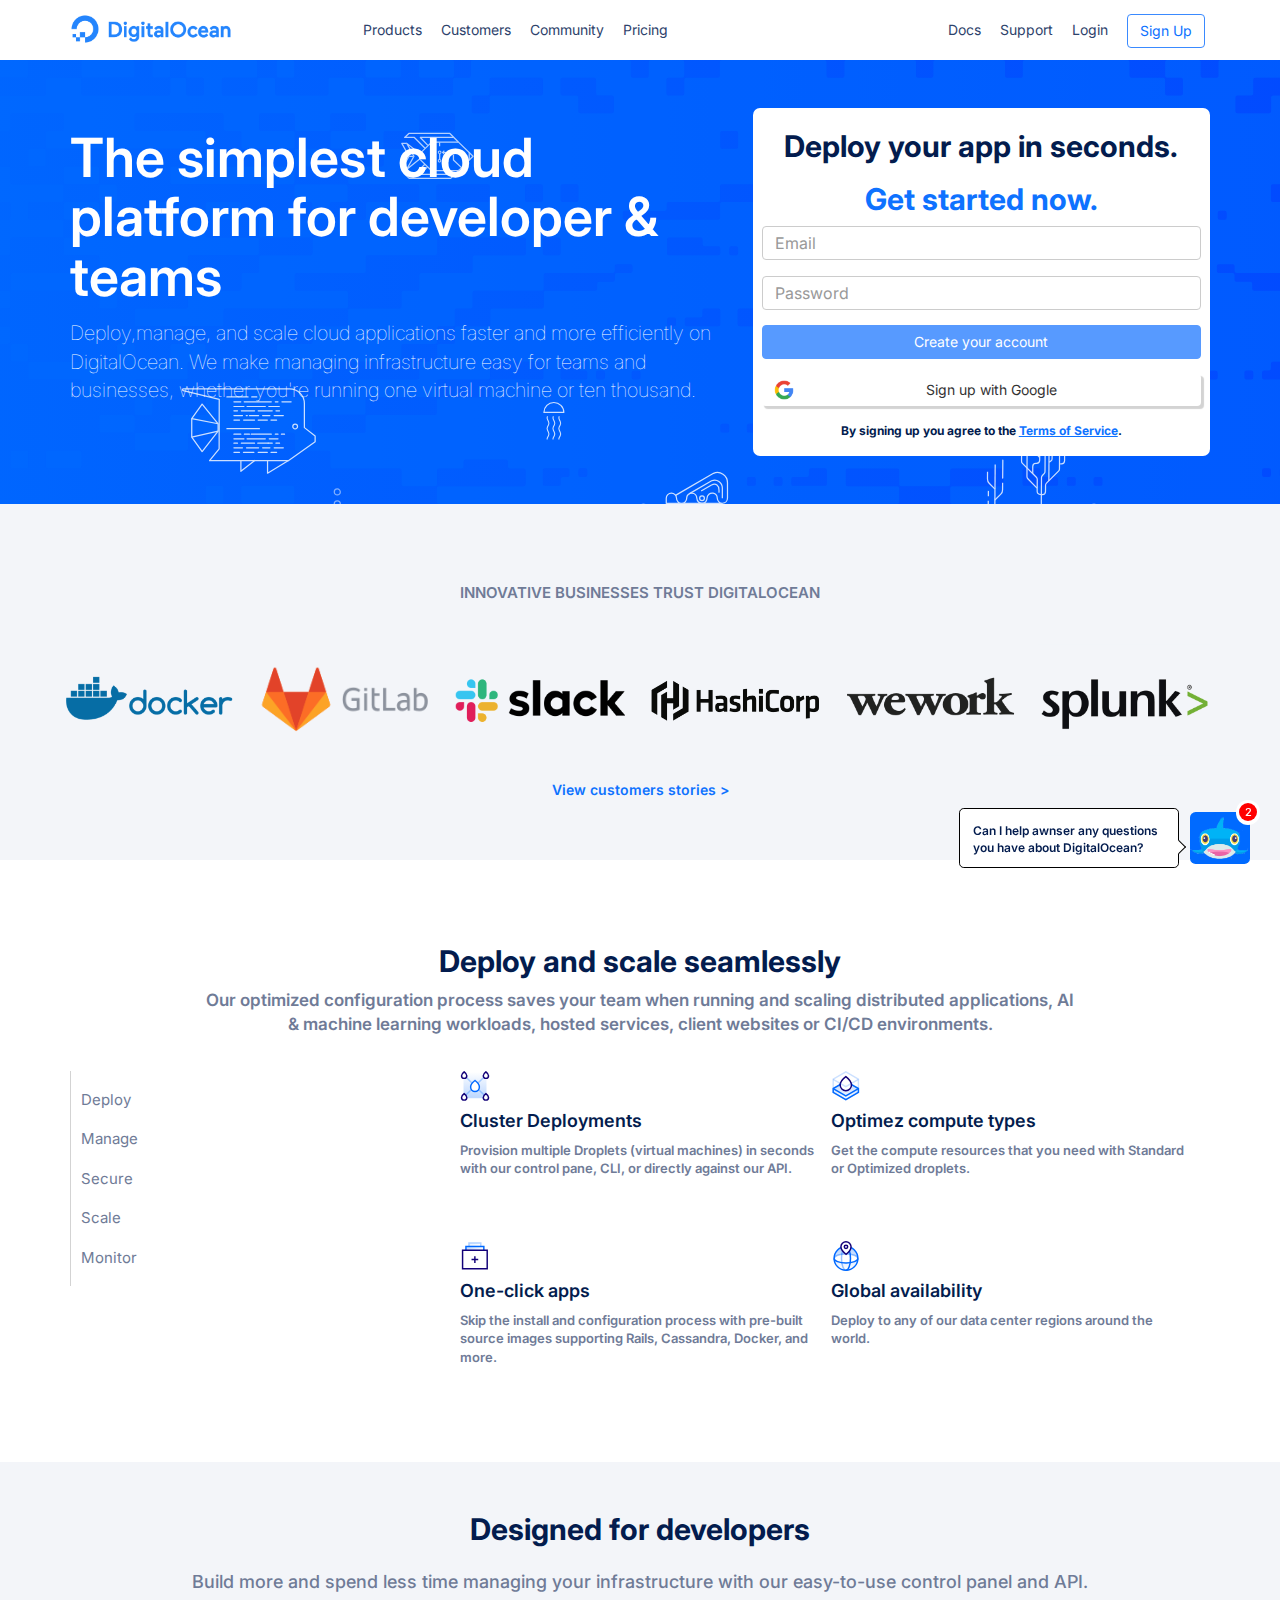
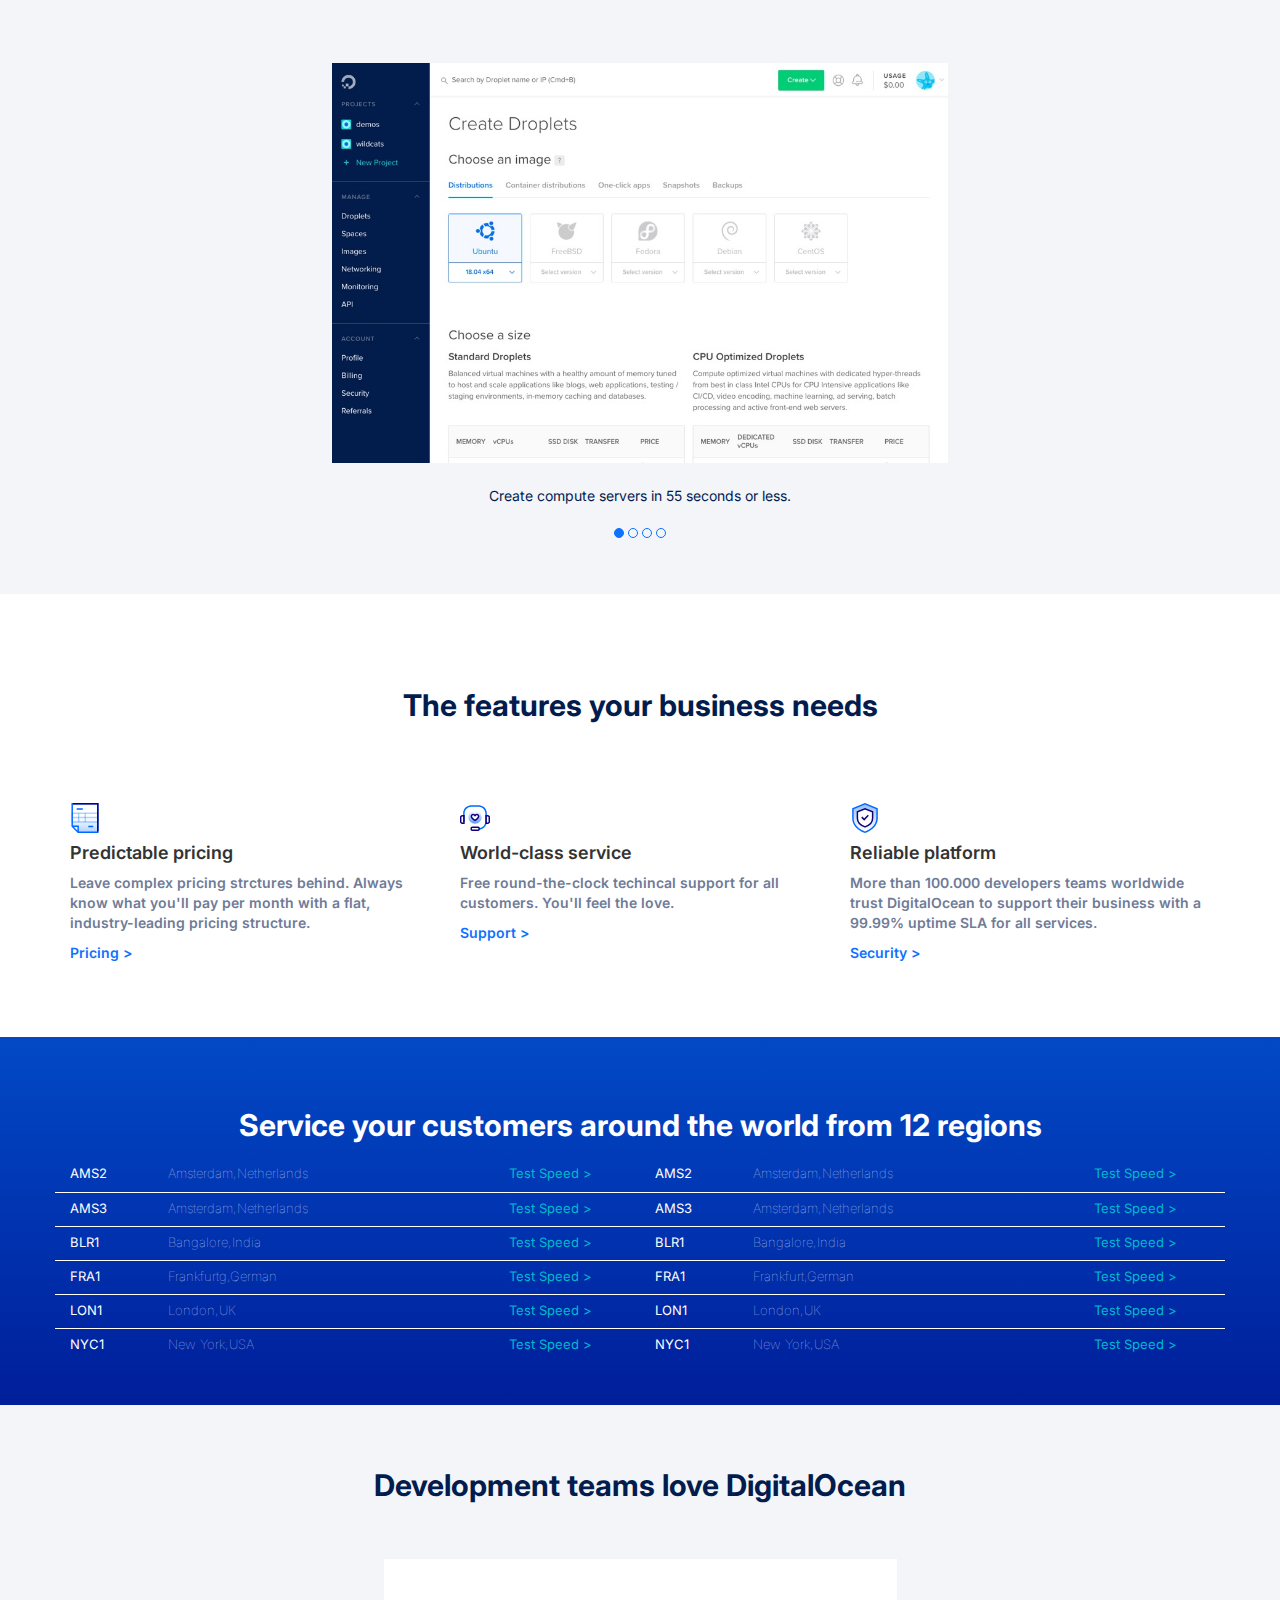
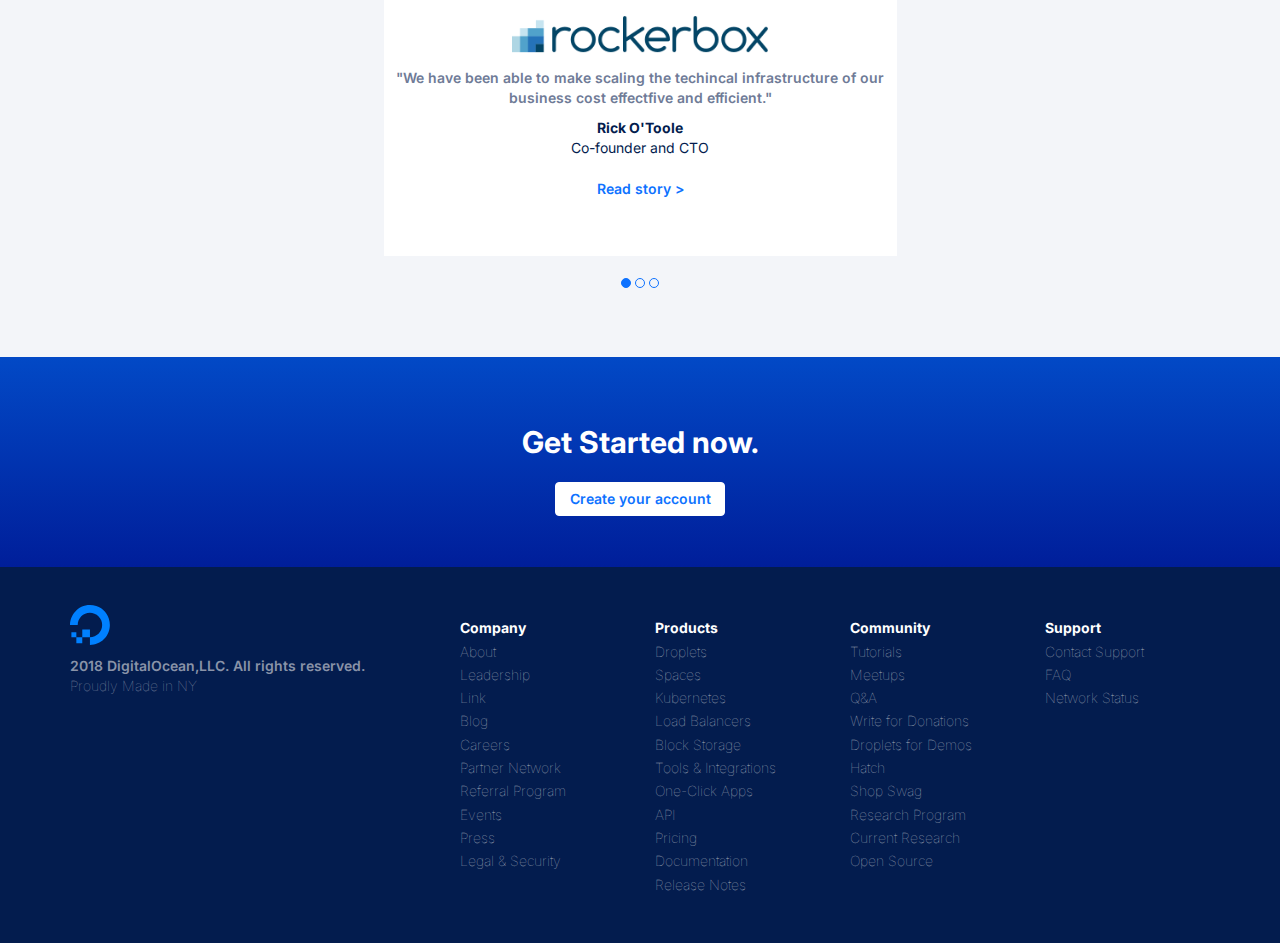
==== Bonus - Animazioni/index.html @ 8641972a "Bonus Animazione" ====
<!DOCTYPE html>
<html lang="en" dir="ltr">
  <head>
    <meta charset="utf-8">
    <meta name="viewport" content="width=device-width, initial-scale=1.0">
    <link rel="stylesheet" href="https://maxcdn.bootstrapcdn.com/bootstrap/3.3.7/css/bootstrap.min.css" integrity="sha384-BVYiiSIFeK1dGmJRAkycuHAHRg32OmUcww7on3RYdg4Va+PmSTsz/K68vbdEjh4u" crossorigin="anonymous">
    <link rel="stylesheet" href="https://cdnjs.cloudflare.com/ajax/libs/font-awesome/5.15.2/css/all.min.css" integrity="sha512-HK5fgLBL+xu6dm/Ii3z4xhlSUyZgTT9tuc/hSrtw6uzJOvgRr2a9jyxxT1ely+B+xFAmJKVSTbpM/CuL7qxO8w==" crossorigin="anonymous" />
    <link rel="preconnect" href="https://fonts.gstatic.com">
    <link href="https://fonts.googleapis.com/css2?family=Inter:wght@300;500;600;700&display=swap" rel="stylesheet">
    <link rel="stylesheet" href="css/style.css">
    <title>Digital Ocean</title>
  </head>
  <body>

    <!-- HEADER -->
    <header>
      <!-- Fixed Nav -->
      <nav class="navbar navbar-default navbar-fixed-top ms_navbar">
        <div class="container ms_container">
          <div class="row">
            <div class="col-md-3 col-sm-6 col-xs-6 ms_col">
              <a href="#">
                <img alt="DigitalOcean Logo" src="img/logo.png">
              </a>
            </div>
            <div class="col-md-5 hidden-sm hidden-xs ms_col">
              <ul class="list-unstyled list-inline ms_list">
                <li><a href="#">Products <i class="fas fa-chevron-down"></i></a></li>
                <li><a href="#">Customers</a></li>
                <li><a href="#">Community <i class="fas fa-chevron-down"></i></a></li>
                <li><a href="#">Pricing</a></li>
              </ul>
            </div>
            <div class="col-md-4 col-sm-6 col-xs-6 hidden-sm hidden-xs ms_col">
              <ul class="list-unstyled list-inline ms_list text-right">
                <li><a href="#">Docs</a></li>
                <li><a href="#">Support <i class="fas fa-chevron-down"></i></a></li>
                <li><a href="#">Login</a></li>
                <li><button class="btn btn-md ms_button ms_light_blue"type="button" name="button">Sign Up</button></li>
              </ul>
            </div>
            <div class="col-sm-6 col-xs-6 visible-sm visible-xs text-right ms_col">
              <i class="fas fa-bars hamburger ms_light_blue"></i>
            </div>
          </div>
        </div>
      </nav>

      <!-- Jumbotron -->
      <div class="jumbotron ms_jumbotron">
        <div class="ms_container container">
          <div class="row">
            <div class="ms_col col-md-7 col-sm-7 col-xs-12">
              <h1 class="ms_bulk">The simplest cloud platform for developer & teams</h1>
              <p class="small">Deploy,manage, and scale cloud applications faster and more efficiently on DigitalOcean. We make managing infrastructure easy for teams and businesses, whether you're running one virtual machine or ten thousand.</p>
            </div>
            <div class="ms_col col-md-5 col-sm-5 col-xs-12">
              <div class="ms_signin">
                <h2 class="text-center ms_bulker ms_dark_blue">Deploy your app in seconds.</h2>
                <h2 class="text-center ms_bulker"><a class="ms_light_blue" href="#">Get started now.</a></h2>
                <form>
                  <input type="email" class="form-control" id="exampleInputEmail1" placeholder="Email">
                  <input type="password" class="form-control" id="exampleInputPassword1" placeholder="Password">
                  <button type="button" class="btn btn-primary btn-md btn-block">Create your account</button>
                  <button type="button" class="btn btn-default btn-md btn-block ms_google"><img class="pull-left" src="img/google-icon.png" alt="Google Icon"> Sign up with Google</button>
                  <p class="ms_dark_blue text-center">By signing up you agree to the <a class="ms_light_blue" href="#">Terms of Service</a>.</p>
                </form>
              </div>
            </div>
          </div>
        </div>
      </div>

      <!-- Partners -->
      <section id="partners">
        <div class="ms_container container ms_partners">
          <div class="row ms_row">
            <div class="ms_col col-md-12 col-sm-12 col-xs-12">
                <h4 class="text-center ms_bulk ms_light_grey">INNOVATIVE BUSINESSES TRUST DIGITALOCEAN</h4>
            </div>
            <div class="col-xs-12 col-sm-4 col-md-4 ms_col">
              <img src="img/docker.svg" alt="Docker">
              <img src="img/gitlab.svg" alt="GitLab">
            </div>
            <div class="col-xs-12 col-sm-4 col-md-4 ms_col">
              <img src="img/slack.svg" alt="Slack">
              <img src="img/hashicorp.svg" alt="HashiCorp">
            </div>
            <div class="col-xs-12 col-sm-4 col-md-4 ms_col">
              <img src="img/wework.svg" alt="weowrk">
              <img src="img/splunk.svg" alt="splunk">
            </div>
            <div class="col-md-12 col-sm-12 col-xs-12 text-center">
              <h5><a class="ms_bulk ms_light_blue" href="#">View customers stories ></a></h5>
            </div>
          </div>
        </div>
      </section>
    </header>


    <!--MAIN  -->
    <main>
      <!-- 1St Section -->
      <section id="ms_first-section">
        <div class="ms_container container">
          <div class="row ms_row">
            <div class="ms_col col-md-12 col-sm-12 col-xs-12 ms_col">
              <div class="section-head_text">
                <h2 class="text-center ms_bulker ms_dark_blue">Deploy and scale seamlessly</h2>
                <p class="text-center ms_bulk ms_light_grey">Our optimized configuration process saves your team when running and scaling distributed applications, AI<br> & machine learning workloads, hosted services, client websites or CI/CD environments.</p>
              </div>
            </div>
          </div>
          <div class="row ms_row ms_section-body">
            <div class="ms_col col-md-4 col-sm-4 col-xs-12 ms_col">
              <ul class="list-unstyled">
                <li><a href="#">Deploy</a></li>
                <li><a href="#">Manage</a></li>
                <li><a href="#">Secure</a></li>
                <li><a href="#">Scale</a></li>
                <li><a href="#">Monitor</a></li>
              </ul>
            </div>
            <div class="col-md-8 col-sm-8 col-xs-12">
              <div class="ms_col-wrap pull-left">
                <img src="img/cluster-deploy.svg" alt="Cluster-Deploy">
                <h4 class="ms_dark_blue ms_bulk">Cluster Deployments</h4>
                <p class="ms_light_grey ms_bulk">Provision multiple Droplets (virtual machines) in seconds with our control pane, CLI, or directly against our API.</p>
              </div>
              <div class="ms_col-wrap pull-left">
                <img src="img/optimized-compute.svg" alt="optimized Compute">
                <h4 class="ms_dark_blue ms_bulk">Optimez compute types</h4>
                <p class="ms_light_grey ms_bulk">Get the compute resources that you need with Standard or Optimized droplets. </p>
              </div>
              <div class="ms_col-wrap pull-left">
                <img src="img/one-click.svg" alt="One Click">
                <h4 class="ms_dark_blue ms_bulk">One-click apps</h4>
                <p class="ms_light_grey ms_bulk">Skip the install and configuration process with pre-built source images supporting Rails, Cassandra, Docker, and more.</p>
              </div>
              <div class="ms_col-wrap pull-left">
                <img src="img/global.svg" alt="Global Availability">
                <h4 class="ms_dark_blue ms_bulk">Global availability</h4>
                <p class="ms_light_grey ms_bulk">Deploy to any of our data center regions around the world.</p>
              </div>
            </div>
        </div>
      </section>

      <!-- 2Nd Section -->
      <section id="ms_second-section">
          <div class="ms_container container">
            <div class="row">
              <div class="ms_col col-md-12 col-sm-12 col-xs-12 ms_section-head">
                <h2 class="text-center ms_dark_blue ms_bulker">Designed for developers</h2>
                <p class="text-center ms_light_grey ms_light_bulk">Build more and spend less time managing your infrastructure with our easy-to-use control panel and API.</p>
              </div>
              <div class="ms_col col-md-12 col-sm-12 col-xs-12 text-center ms_section-body">
                <div class="ms_img_container">
                  <i class="fas fa-chevron-left hidden-xs"></i>
                  <img src="img/screenshot-createdroplet.jpg" alt="Droplets">
                  <i class="fas fa-chevron-right ms_dark_blue hidden-xs"></i>
                </div>
                <span class="ms_dark_blue">Create compute servers in 55 seconds or less.</span>
                <div class="circles ms_light_blue">
                  <span id="filled"></span>
                  <span></span>
                  <span></span>
                  <span></span>
                </div>
              </div>
            </div>
          </div>
      </section>

      <!-- 3Rd Section -->
      <section id="ms_third-section">
        <div class="ms_container container">
          <div class="row">
            <div class="ms_col col-md-12 col-xs-12 text-center">
              <h2 class="ms_dark_blue ms_bulker">The features your business needs</h2>
            </div>
            <div class="ms_col col-md-4 col-sm-4 col-xs-12 ms_col">
              <img src="img/pred-pricing.svg" alt="Predictable Pricing">
              <h4 class="ms_dark blue ms_bulk">Predictable pricing</h4>
              <p class="ms_light_grey ms_bulk">Leave complex pricing strctures behind. Always know what you'll pay per month with a flat, industry-leading pricing structure. </p>
              <a class="ms_light_blue ms_bulk" href="#">Pricing ></a>
            </div>
            <div class="ms_col col-md-4 col-sm-4 col-xs-12 ms_col">
              <img src="img/world-class.svg" alt="World-class Service">
              <h4 class="ms_dark blue ms_bulk">World-class service</h4>
              <p class="ms_light_grey ms_bulk">Free round-the-clock techincal support for all customers. You'll feel the love.</p>
              <a class="ms_light_blue ms_bulk" href="#">Support ></a>
            </div>
            <div class="ms_col col-md-4 col-sm-4 col-xs-12 ms_col">
              <img src="img/reliable-platform.svg" alt="Reliable Platform">
              <h4 class="ms_dark blue ms_bulk">Reliable platform</h4>
              <p class="ms_light_grey ms_bulk">More than 100.000 developers teams worldwide trust DigitalOcean to support their business with a 99.99% uptime SLA for all services. </p>
              <a class="ms_light_blue ms_bulk" href="#">Security ></a>
            </div>
          </div>
        </div>
      </section>

      <!-- 4Th Section -->
      <section id="ms_fourth_section">
        <div class="ms_container container">
          <div class="row">
            <div class="col-md-12 col-sm-12 col-xs-12 text-center">
              <h2 class="ms_bulker">Service your customers around the world from 12 regions</h2>
            </div>

            <!-- 1St block -->
            <div class="col-md-6 col-sm-12 col-xs-12 ms_block">
              <!-- 1St Row -->
              <div class="row">
                <div class="col-md-2 col-sm-2 col-xs-2 ms_col">
                  <span>AMS2</span>
                </div>
                <div class="col-md-7 col-sm-7 col-xs-6 ms_col">
                  <span class="ms_lighter">Amsterdam,Netherlands</span>
                </div>
                <div class="col-md-3 col-sm-3 col-xs-4 ms_col">
                  <a href="#">Test Speed ></a>
                </div>
              </div>
              <!-- 2Nd Row -->
              <div class="row">
                <div class="col-md-2 col-sm-2 col-xs-2 ms_col">
                  <span>AMS3</span>
                </div>
                <div class="col-md-7 col-sm-7 col-xs-6 ms_col">
                  <span class="ms_lighter">Amsterdam,Netherlands</span>
                </div>
                <div class="col-md-3 col-sm-3 col-xs-4 ms_col">
                  <a href="#">Test Speed ></a>
                </div>
              </div>
              <!-- 3Rd Row -->
              <div class="row">
                <div class="col-md-2 col-sm-2 col-xs-2 ms_col">
                  <span>BLR1</span>
                </div>
                <div class="col-md-7 col-sm-7 col-xs-6 ms_col">
                  <span class="ms_lighter">Bangalore,India</span>
                </div>
                <div class="col-md-3 col-sm-3 col-xs-4 ms_col">
                  <a href="#">Test Speed ></a>
                </div>
              </div>
              <!-- 4th Row -->
              <div class="row">
                <div class="col-md-2 col-sm-2 col-xs-2 ms_col">
                  <span>FRA1</span>
                </div>
                <div class="col-md-7 col-sm-7 col-xs-6 ms_col">
                  <span class="ms_lighter">Frankfurtg,German</span>
                </div>
                <div class="col-md-3 col-sm-3 col-xs-4 ms_col">
                  <a href="#">Test Speed ></a>
                </div>
              </div>
              <!-- 5Th Row -->
              <div class="row">
                <div class="col-md-2 col-sm-2 col-xs-2 ms_col">
                  <span>LON1</span>
                </div>
                <div class="col-md-7 col-sm-7 col-xs-6 ms_col">
                  <span class="ms_lighter">London,UK</span>
                </div>
                <div class="col-md-3 col-sm-3 col-xs-4 ms_col">
                  <a href="#">Test Speed ></a>
                </div>
              </div>
              <!-- 6Th Row -->
              <div class="row">
                <div class="col-md-2 col-sm-2 col-xs-2">
                  <span>NYC1</span>
                </div>
                <div class="col-md-7 col-sm-7 col-xs-6">
                  <span class="ms_lighter">New York,USA</span>
                </div>
                <div class="col-md-3 col-sm-3 col-xs-4">
                  <a href="#">Test Speed ></a>
                </div>
              </div>
            </div>

            <!-- 2Nd Block -->
            <div class="col-md-6 col-sm-12 col-xs-12 ms_block">
              <!-- 1St Row -->
              <div class="row">
                <div class="col-md-2 col-sm-2 col-xs-2 ms_col">
                  <span>AMS2</span>
                </div>
                <div class="col-md-7 col-sm-7 col-xs-6 ms_col">
                  <span class="ms_lighter">Amsterdam,Netherlands</span>
                </div>
                <div class="col-md-3 col-sm-3 col-xs-4 ms_col">
                  <a href="#">Test Speed ></a>
                </div>
              </div>
              <!-- 2Nd Row -->
              <div class="row">
                <div class="col-md-2 col-sm-2 col-xs-2 ms_col">
                  <span>AMS3</span>
                </div>
                <div class="col-md-7 col-sm-7 col-xs-6 ms_col">
                  <span class="ms_lighter">Amsterdam,Netherlands</span>
                </div>
                <div class="col-md-3 col-sm-3 col-xs-4 ms_col">
                  <a href="#">Test Speed ></a>
                </div>
              </div>
              <!-- 3Rd Row -->
              <div class="row">
                <div class="col-md-2 col-sm-2 col-xs-2 ms_col">
                  <span>BLR1</span>
                </div>
                <div class="col-md-7 col-sm-7 col-xs-6 ms_col">
                  <span class="ms_lighter">Bangalore,India</span>
                </div>
                <div class="col-md-3 col-sm-3 col-xs-4 ms_col">
                  <a href="#">Test Speed ></a>
                </div>
              </div>
              <!-- 4Th Row -->
              <div class="row">
                <div class="col-md-2 col-sm-2 col-xs-2 ms_col">
                  <span>FRA1</span>
                </div>
                <div class="col-md-7 col-sm-7 col-xs-6 ms_col">
                  <span class="ms_lighter">Frankfurt,German</span>
                </div>
                <div class="col-md-3 col-sm-3 col-xs-4 ms_col">
                  <a href="#">Test Speed ></a>
                </div>
              </div>
              <!-- 5Th Row -->
              <div class="row">
                <div class="col-md-2 col-sm-2 col-xs-2 ms_col">
                  <span>LON1</span>
                </div>
                <div class="col-md-7 col-sm-7 col-xs-6 ms_col">
                  <span class="ms_lighter">London,UK</span>
                </div>
                <div class="col-md-3 col-sm-3 col-xs-4 ms_col">
                  <a href="#">Test Speed ></a>
                </div>
              </div>
              <!-- 6Th Row -->
              <div class="row">
                <div class="col-md-2 col-sm-2 col-xs-2">
                  <span>NYC1</span>
                </div>
                <div class="col-md-7 col-sm-7 col-xs-6">
                  <span class="ms_lighter">New York,USA</span>
                </div>
                <div class="col-md-3 col-sm-3 col-xs-4">
                  <a href="#">Test Speed ></a>
                </div>
              </div>
            </div>
          </div>
        </div>
      </section>

      <!-- 5Th Section -->
      <section id="ms_fifth_section">
        <div class="ms_container container">
          <div class="row">
            <div class="ms_col col-md-12 col-sm-12 col-xs-12 ms_section-head">
              <h2 class="text-center ms_dark_blue ms_bulker">Development teams love DigitalOcean</h2>
            </div>
            <div class="ms_col col-md-12 col-sm-12 col-xs-12 text-center ms_section-body">
              <div class="whole-container">
                <i class="fas fa-chevron-left hidden-xs"></i>
                <div class="ms_img_container">
                  <img src="img/rockerbox.png" alt="Rockerbox">
                  <div class="ms_description">
                    <p class="ms_bulk ms_light_grey">"We have been able to make scaling the techincal infrastructure of our business cost effectfive and efficient."</p>
                    <span class="ms_bulker ms_dark_blue">Rick O'Toole<span><br>
                    <span class="ms_dark_blue ms_lighter">Co-founder and CTO</span>
                    <a class="ms_bulk ms_light_blue" href="#">Read story ></a>
                  </div>
                </div>
                <i class="fas fa-chevron-right ms_dark_blue hidden-xs"></i>
                <div class="circles ms_light_blue">
                  <span id="filled"></span>
                  <span></span>
                  <span></span>
                </div>
              </div>
            </div>
          </div>
        </div>
      </section>

      <!-- 6Th Section -->
      <section id="ms_sixth_section">
        <div class="ms_container container">
          <div class="row text-center">
            <div class="ms_col col-md-12 col-sm-12 col-xs-12">
              <h2 class="ms_bulker">Get Started now.</h2>
            </div>
            <div class="ms_col col-md-12 col-sm-12 col-xs-12">
              <button type="button" class="btn btn-default btn-md btn-block ms_light_blue ms_bulk">Create your account</button>
            </div>
          </div>
        </div>
      </section>
    </main>


    <!-- FOOTER -->
    <footer>
      <div class="ms_container container">
        <div class="row">
          <div class="ms_col col-md-4 col-sm-12 col-xs-12">
            <img src="img/logo_digitalocean_mini.svg" alt="DigitalOcean mini"><br>
            <span class="ms_bulk"><i class="far fa-copyright"></i> 2018 DigitalOcean,LLC. All rights reserved.</span><br>
            <span class="ms_lighter">Proudly Made in NY</span>
            <div class="socials">
              <a href="#"><i class="fab fa-twitter"></i></a><a href="#"><i class="fab fa-facebook-square"></i></a><a href="#"><i class="fab fa-instagram"></i></a><a href="#"><i class="fab fa-youtube"></i></a><a href="#"><i class="fab fa-linkedin"></i></a>
            </div>
          </div>
          <div class="ms_col col-md-2 col-sm-6 col-xs-12">
            <ul class="list-unstyled">
              <li class="ms_top"><a class="ms_bulker" href="#">Company</a></li>
              <li><a href="#">About</a></li>
              <li><a href="#">Leadership</a></li>
              <li><a href="#">Link</a></li>
              <li><a href="#">Blog</a></li>
              <li><a href="#">Careers</a></li>
              <li><a href="#">Partner Network</a></li>
              <li><a href="#">Referral Program</a></li>
              <li><a href="#">Events</a></li>
              <li><a href="#">Press</a></li>
              <li><a href="#">Legal & Security</a></li>
            </ul>
          </div>
          <div class="ms_col col-md-2 col-sm-6 col-xs-12">
            <ul class="list-unstyled">
              <li class="ms_top"><a class="ms_bulker" href="#">Products</a></li>
              <li><a href="#">Droplets</a></li>
              <li><a href="#">Spaces</a></li>
              <li><a href="#">Kubernetes</a></li>
              <li><a href="#">Load Balancers</a></li>
              <li><a href="#">Block Storage</a></li>
              <li><a href="#">Tools & Integrations</a></li>
              <li><a href="#">One-Click Apps</a></li>
              <li><a href="#">API</a></li>
              <li><a href="#">Pricing</a></li>
              <li><a href="#">Documentation</a></li>
              <li><a href="#">Release Notes</a></li>
            </ul>
          </div>
          <div class="ms_col col-md-2 col-sm-6 col-xs-12">
            <ul class="list-unstyled">
              <li class="ms_top"><a class="ms_bulker" href="#">Community</a></li>
              <li><a href="#">Tutorials</a></li>
              <li><a href="#">Meetups</a></li>
              <li><a href="#">Q&A</a></li>
              <li><a href="#">Write for Donations</a></li>
              <li><a href="#">Droplets for Demos</a></li>
              <li><a href="#">Hatch</a></li>
              <li><a href="#">Shop Swag</a></li>
              <li><a href="#">Research Program</a></li>
              <li><a href="#">Current Research</a></li>
              <li><a href="#">Open Source</a></li>
            </ul>
          </div>
          <div class="ms_col col-md-2 col-sm-6 col-xs-12">
            <ul class="list-unstyled">
              <li class="ms_top"><a class="ms_bulker" href="#">Support</a></li>
              <li><a href="#">Contact Support</a></li>
              <li><a href="#">FAQ</a></li>
              <li><a href="#">Network Status</a></li>
            </ul>
          </div>
        </div>
      </div>
    </footer>

    <!-- FIXED ASSISTANT -->
    <div class="fixed-group">
      <div class="relative-group">
        <!-- Fixed Assistant -->
        <div class="absolute-assistant">
          <div class="fixed-assistant">
            <img src="img/sammy-shark.png" alt="Sammy Shark">
          </div>
        </div>
        <!-- Notification-counter -->
        <div class="absolute-counter">
          <div class="assistant-counter">
            <div class="notification-counter">
              <div class="outline">
                <span class="inside"></span>
              </div>
            </div>
          </div>
        </div>
        <!-- Text-Baloon -->
        <div class="absolute-baloon">
          <div class="text-baloon">
            <div class="text-bubble">
              <span class="ms_bulk ms_dark_blue">Can I help awnser any questions you have about DigitalOcean?</span>
            </div>
            <div class="triangle">
            </div>
          </div>
        </div>
      </div>
   </div>



  </body>
</html>
---- Bonus - Animazioni/css/style.css ----
/* Debug */
.ms_container {
  /* border: 1px solid black; */
}
.ms_container-fluid {
  /* border: 1px solid red; */
}
.ms_row {
  /* border: 1px solid green; */
}
.ms_col {
  /* border: 1px solid orange; */
  /* height: 200px; */
}
section {
  /* margin: 5vh 0; */
  /* border: 3px solid purple; */
}

/* COMMON */
* {
  padding: 0;
  margin: 0;
  box-sizing: border-box;
}
body {
  font-family: 'Inter', sans-serif;
}
section {
  padding: 4% 0;
}
h2 {
  font-size: 26px;
}
.circles #filled:before {
  background-color: #0E72FF;
}
.circles span:before {
  content: "";
  display: inline-block;
  width: 10px;
  height: 10px;
  border-radius: 50%;
  border: 1px solid #0E72FF;
  margin-top: 2%;
}

/* UTILITIES */
.ms_wrapper {
  width: 50%;
  margin: 0 auto;
}
.ms_dark_blue {
  color: #031C4E;
}
.ms_light_grey {
  color: #6F7B97;
}
.ms_light_blue {
  color: #0E72FF;
}
.ms_lighter {
  font-weight: lighter;
}
.ms_light_bulk {
  font-weight: 500;
}
.ms_bulk {
  font-weight: 600;
}
.ms_bulker {
  font-weight: 700;
}
/* HEADER */
/* Fixed Nav */
header .ms_navbar {
  background-color: white;
  border: none;
}
.ms_navbar .ms_container .row .ms_col {
  height: 60px;
  line-height: 60px;
}
.ms_navbar .ms_container .ms_list li a {
  color: #2D426B;
  padding-right: 5px;
}
.ms_navbar .ms_container img {
  height: 30px;
  margin-bottom: 5px;
}
.ms_navbar .ms_button {
  border-color: #3A8AFF;
  background-color: white;
}
/* Jumbotron */
.ms_jumbotron {
  background-image: url(../img/bg_jumbotron.svg);
  background-size: cover;
  background-position: center;
  background-repeat: no-repeat;
  margin: 60px 0 0 0;
  color: white;
}
.ms_jumbotron h1 {
  font-size: 34px;
}
.ms_jumbotron p {
  font-size: 15px;
  font-weight: lighter;
  margin-top: 2%;
}
.ms_jumbotron .ms_signin {
  background-color: white;
  border-radius: 0.5em;
  padding: 0.5% 2%;
}
.ms_jumbotron .ms_signin form input,
.ms_jumbotron .ms_signin button {
  margin-bottom: 3.5%;
}
.ms_jumbotron .ms_signin input {
  box-shadow: 0px 0px 0px 0px;
  font-size: 16px;
}
.ms_jumbotron .ms_signin button:first-of-type {
  background-color: #579AFF;
  border: 1px solid #579AFF;
}
.ms_jumbotron .ms_signin button:last-of-type {
  border: none;
  box-shadow: 2.5px 2.5px 1px  lightgrey;
}
.ms_jumbotron .ms_signin button img {
 max-height: 20px;
}
.ms_jumbotron .ms_signin p {
  font-size: 12px;
  margin-top: 3%;
  font-weight: bold;
}
.ms_jumbotron .ms_signin p a {
  text-decoration: underline;
}
/* Partners */
#partners {
  background-color: #F3F5F9;
}
.ms_partners h4 {
  font-size: 12px;
  margin: 2.5% 0;
}
.ms_partners .ms_col,
.ms_partners .ms_row {
  padding: 0px;
}
.ms_partners img {
  width: 45%;
  height: 140px;
  margin: 0 2%;
}
.ms_partners h5 {
  margin: 1% 0;
}

/* MAIN */
/* 1St Section  */
#ms_first-section .section-head_text{
  margin: 3% 0;
}
#ms_first-section .section-head_text p {
  font-size: 16px;
}
#ms_first-section ul {
  border-left: 1px solid lightgrey;
  display: inline-block;
  width: 10%;
  font-size: 15px;
}
#ms_first-section ul li {
  margin: 18px 0px;
  padding-left: 10px;
}
#ms_first-section ul li a {
  color: #6F7B97;
}
#ms_first-section .ms_col-wrap {
  width: 100%;
  min-height: 120px;
  padding: 0 2% 0 0;
}
#ms_first-section img {
  height: 35px;
  width: 35px;
}
#ms_first-section .ms_col-wrap  p {
  font-size: 13px;
}
/* 2Nd Section  */
#ms_second-section {
  background-color: #F3F5F9;
}
#ms_second-section .ms_section-head {
  margin-bottom: 5%;
}
#ms_second-section .ms_section-head h2 {
  margin: 0px 0px 2% 0px;
}
#ms_second-section .ms_section-head p {
  font-size: 14px;
}
#ms_second-section .ms_img_container {
  margin: 0 auto;
  width: 90%;
  margin-bottom: 2%;
}
#ms_second-section .ms_img_container i {
  font-size: 200%;
}
#ms_second-section .ms_img_container i:first-of-type {
  color: #6F7B97;
}
#ms_second-section .ms_img_container img {
  width: 80%;
  margin: 0 2% 0 2%;
}

/* 3Rd Section  */
#ms_third-section .ms_col {
  margin: 2% 0;
}
#ms_third-section h2 {
  margin-bottom: 3%
}
#ms_third-section img {
  height: 35px;
  width: 35px;
}
/* 4Th Section  */
#ms_fourth_section {
 background-image: linear-gradient(#0249C6, #001E9A);
 color: white;
 font-size: 10px;
}
#ms_fourth_section h2,
#ms_fourth_section .ms_block {
  margin-bottom: 10%;
}
#ms_fourth_section .ms_col {
  margin-bottom: 1%;
  padding-bottom: 1.5%;
  border-bottom: 1px solid white;
}
#ms_fourth_section a {
  color: #00B9CC;
}
#ms_fourth_section span.ms_lighter {
  color: #B6C4E8;
}

/* 5Th Section  */
#ms_fifth_section {
  background-color: #F3F5F9;
  padding: 10% 0;
}
#ms_fifth_section  h2 {
  margin: 0px 0px 5% 0px;
}
#ms_fifth_section .ms_whole-container {
  width: 50%;
  margin: 0 auto;
}
#ms_fifth_section .ms_img_container {
  background-color: white;
  display: inline-block;
  width: 80%;
  vertical-align: middle;
  padding: 5% 0%;
}
#ms_fifth_section .ms_img_container img {
  margin-bottom: 3%
}
#ms_fifth_section a {
  margin-top: 4%;
  display: block;
}
#ms_fifth_section i {
  vertical-align: middle;
  font-size: 200%;
  margin: 0 1.5%;
}
#ms_fifth_section i:first-child {
  color: #6F7B97;
}
#ms_fifth_section .ms_img_container img {
  width: 50%;
}

/* 6Th Section */
#ms_sixth_section {
  background-image: linear-gradient(#0249C6, #001E9A);
  color: white;
  padding: 10% 0;
}
#ms_sixth_section h2 {
  margin: 1.5% 0 2% 0;
}
#ms_sixth_section button {
  width: 170px;
  margin: 0 auto;
  border: 1px solid white;
}

/* FOOTER */
footer {
  background-color: #031C4E;
  color: #8993A8;
  padding: 8% 0;
}
footer img {
  width: 40px;
  margin-bottom: 3%;
}
footer a i {
  color: #8993A8;
  font-size: 150%;
  margin: 3% 3% 0 0;
}
footer span.ms_lighter {
  font-size: 14px;
}
footer ul .ms_top {
  margin-top: 8%;
}
footer ul li {
  margin: 1% 0;
}
footer ul li a.ms_bulker {
  color: white;
}
footer ul li a {
  color: #A5ACBC;
  font-weight:lighter;
}

/* FIXED CONTENT */
/* Fixed Assistant */
.fixed-assistant {
  width: 60px;
  height: 70px;
  border-radius: 0.4em;
}
.fixed-assistant img {
  width: 60px;
  padding: 4px 0;
  border-radius: 0.4em;
  background-color: #006AFF;
  animation: shark-colors 6s infinite;
}

/* Notification-Counter */
.notification-counter {
  position: relative;
}
.notification-counter .outline:before {
  content: "";
  width: 24.3px;
  height: 24.5px;
  border-radius: 50%;
  background-color: white;
  display: inline-block;
  text-align: center;
  position: absolute;
  top: 0;
  right: 0;
}
.notification-counter .inside:before {
  content: "2";
  text-align: center;
  padding: 1.5px 1.4px;
  color: white;
  font-weight: 500;
  font-size: 11px;
  width: 18px;
  height: 18px;
  border-radius: 50%;
  background-color: red;
  display: inline-block;
  position: absolute;
  top: 3px;
  right: 3px;
}

/* Text-baloon */
.text-baloon {
  position: relative;
}
.text-bubble {
  width: 110px;
  height: 65px;
  border-radius: 0.4em;
  border: 1px solid black;
  font-size: 10px;
  padding: 3.5px 10px;
  position: absolute;
  top: -80px;
  right: -85px;
  background-color: white;
  overflow: hidden;
  z-index: 1
}
.triangle::before {
  content: "";
  width: 10px;
  height: 10px;
  border-right: 1px solid black;
  border-bottom: 1px solid black;
  display: inline-block;
  transform: rotate(45deg);
  position: absolute;
  background-color: white;
  top: -20px;
  right: -40px;
  z-index: 1;
  overflow: hidden;
}

/* POSITIONING */
.fixed-group {
  position: fixed;
  bottom: 100px;
  right: 10px;
  animation: shark-attack 6s infinite alternate-reverse cubic-bezier(0.1, -0.7, 1.0, 0.1) 1s; 
}
.relative-group {
  position: relative;
}
.absolute-assistant {
  position: absolute;
  top: 12px;
  right: 20px;
}
.absolute-counter {
  position: absolute;
  top: 0;
  right: 10px;
}
.absolute-baloon {
  position: absolute;
  top: 8px;
  right: 85px;
}

/* SHARK ANIMATION */
@keyframes shark-colors {
  0%   {background-color:red;}
  25%  {background-color:yellow;}
  50%  {background-color:blue;}
  75%  {background-color:green;}
  100% {background-color:red;}
}

@keyframes shark-attack {
  0%   {right:10px; bottom:100px;}
  25%  {right:60%; bottom:50%;}
  50%  {right:35%; bottom:85%;}
  75%  {right:15%; bottom: 55%;}
  100% {right:10px; bottom:100px;}
}

/* MQ TABLET */
@media screen and (min-width: 768px) and (max-width: 992px) {
  /* COMMON */
  .ms_container {
    width: 100%;
  }
  /* HEADER */
  /* Fixed Nav */
  /* Jumbotron */
  .ms_jumbotron {
    padding: 3%;
  }
  .ms_jumbotron p {
    font-size: 18px;
  }
  .ms_jumbotron h1 {
    font-size: 34px;
  }
  /* Partners */

  /* MAIN */
  /* 1St Section  */
  #ms_first-section .ms_col-wrap {
    width: 49.5%;
    height: 170px;
  }
  #ms_first-section img {
    height: 30px;
    width: 30px;
  }
  #ms_first-section .section-head_text p {
    font-size: 14px;
  }
  /* 2Nd Section  */
  #ms_second-section .ms_section-head p {
    font-size: 18px;
  }
  #ms_second-section .ms_img_container img {
    width: 60%;
  }
  /* 3Rd Section  */
  #ms_third-section img {
    height: 30px;
    width: 30px;
  }
  /* 4Th Section  */
  #ms_fourth_section {
    font-size: 12px;
  }
  #ms_fourth_section .ms_block{
    margin-bottom: 6%;
  }
  #ms_fourth_section h2 {
    margin-bottom: 2%;
  }
  /* 5Th Section  */
  #ms_fifth_section .ms_img_container {
    width: 60%;
  }
  /* 6Th Section */
  #ms_sixth_section  {
    padding: 6% 0;
  }
  /* FOOTER */
  footer ul li {
    margin: 2% 0;
  }
  /* FIXED CONTENT */
  /* Fixed Assistant */
  .fixed-assistant {
    width: 60px;
    height: 70px;
    border-radius: 0.4em;
  }
  .fixed-assistant img {
    width: 60px;
    padding: 4px 0;
    border-radius: 0.4em;
    background-color: #006AFF;
  }

  /* Notification-Counter */
  .notification-counter {
    position: relative;
  }
  .notification-counter .outline:before {
    content: "";
    width: 24.3px;
    height: 24.5px;
    border-radius: 50%;
    background-color: white;
    display: inline-block;
    text-align: center;
    position: absolute;
    top: 0;
    right: 0;
  }
  .notification-counter .inside:before {
    content: "2";
    text-align: center;
    padding: 1.5px 1.4px;
    color: white;
    font-weight: 500;
    font-size: 11px;
    width: 18px;
    height: 18px;
    border-radius: 50%;
    background-color: red;
    display: inline-block;
    position: absolute;
    top: 3px;
    right: 3px;
  }

  /* Text-baloon */
  .text-baloon {
    position: relative;
  }
  .text-bubble {
    width: 200px;
    height: 55px;
    border-radius: 0.4em;
    border: 1px solid black;
    font-size: 11px;
    padding: 13px;
    position: absolute;
    top: 0;
    right: 6px;
    background-color: white;
    overflow: hidden;
    z-index: 1
  }
  .triangle::before {
    content: "";
    width: 10px;
    height: 10px;
    border-top: 1px solid black;
    border-bottom: 0px;
    border-right: 1px solid black;
    border-left: 0px;
    display: inline-block;
    transform: rotate(45deg);
    position: absolute;
    background-color: white;
    top: 34px;
    right: 1.6px;
    z-index: 1;
    overflow: hidden;
  }

  /* POSITIONING */
  .fixed-group {
    position: fixed;
    bottom: 80px;
    right: 5px;
  }
  .absolute-baloon {
    top: 11px;
  }
}
/* MQ DESKTOP */
@media screen and (min-width: 992px) {
  /* COMMON */
  h2 {
    font-size: 30px;
  }
  /* UTILITIES */
  /* HEADER */
  /* Fixed Nav */
  /* Jumbotron */
  .ms_jumbotron h1 {
    font-size: 54px;
  }
  .ms_jumbotron p {
    font-size: 20px;
  }
  /* Partners */
  .ms_partners h4 {
    font-size: 15px;
  }

  /* MAIN */
  /* 1St Section  */
  #ms_first-section .ms_col-wrap {
    width: 49.5%;
    height: 170px;
  }
  #ms_first-section img {
    height: 30px;
    width: 30px;
  }
  #ms_first-section .section-head_text p {
    font-size: 17px;
  }
  /* 2Nd Section  */
  #ms_second-section .ms_section-head p {
    font-size: 18px;
  }
  #ms_second-section .ms_img_container img {
    width: 60%;
  }
  /* 3Rd Section  */
  #ms_third-section img {
    height: 30px;
    width: 30px;
  }
  /* 4Th Section  */
  #ms_fourth_section {
    font-size: 13px;
  }
  #ms_fourth_section .ms_block{
    margin-bottom: 0%;
  }
  #ms_fourth_section h2 {
    margin-bottom: 2%;
  }
  /* 5Th Section  */
  #ms_fifth_section {
    padding: 5% 0;
  }
  #ms_fifth_section .ms_img_container {
    width: 45%;
  }
  /* 6Th Section */
  #ms_sixth_section  {
    padding: 4% 0;
  }
  /* FOOTER */
  footer {
    padding: 3% 0;
  }
  footer ul li {
    margin: 2% 0;
  }
  /* FIXED CONTENT */
  /* Fixed Assistant */
  .fixed-assistant {
    width: 60px;
    height: 70px;
    border-radius: 0.4em;
  }
  .fixed-assistant img {
    width: 60px;
    padding: 4px 0;
    border-radius: 0.4em;
    background-color: #006AFF;
  }

  /* Notification-Counter */
  .notification-counter {
    position: relative;
  }
  .notification-counter .outline:before {
    content: "";
    width: 24.3px;
    height: 24.5px;
    border-radius: 50%;
    background-color: white;
    display: inline-block;
    text-align: center;
    position: absolute;
    top: 0;
    right: 0;
  }
  .notification-counter .inside:before {
    content: "2";
    text-align: center;
    padding: 1.5px 1.4px;
    color: white;
    font-weight: 500;
    font-size: 11px;
    width: 18px;
    height: 18px;
    border-radius: 50%;
    background-color: red;
    display: inline-block;
    position: absolute;
    top: 3px;
    right: 3px;
  }

  /* Text-baloon */
  .text-baloon {
    position: relative;
  }
  .text-bubble {
    width: 220px;
    height: 60px;
    border-radius: 0.4em;
    border: 1px solid black;
    font-size: 12px;
    padding: 13px;
    position: absolute;
    top: 0;
    right: 6px;
    background-color: white;
    overflow: hidden;
    z-index: 1
  }
  .triangle::before {
    content: "";
    width: 10px;
    height: 10px;
    border-top: 1px solid black;
    border-bottom: 0px;
    border-right: 1px solid black;
    border-left: 0px;
    display: inline-block;
    transform: rotate(45deg);
    position: absolute;
    background-color: white;
    top: 34px;
    right: 0.7px;
    z-index: 1;
    overflow: hidden;
  }

  /* POSITIONING */
  .fixed-group {
    position: fixed;
    bottom: 100px;
    right: 10px;
  }
  .relative-group {
    position: relative;
  }
  .absolute-assistant {
    position: absolute;
    top: 12px;
    right: 20px;
  }
  .absolute-counter {
    position: absolute;
    top: 0;
    right: 10px;
  }
  .absolute-baloon {
    position: absolute;
    top: 8px;
    right: 85px;
  }
}
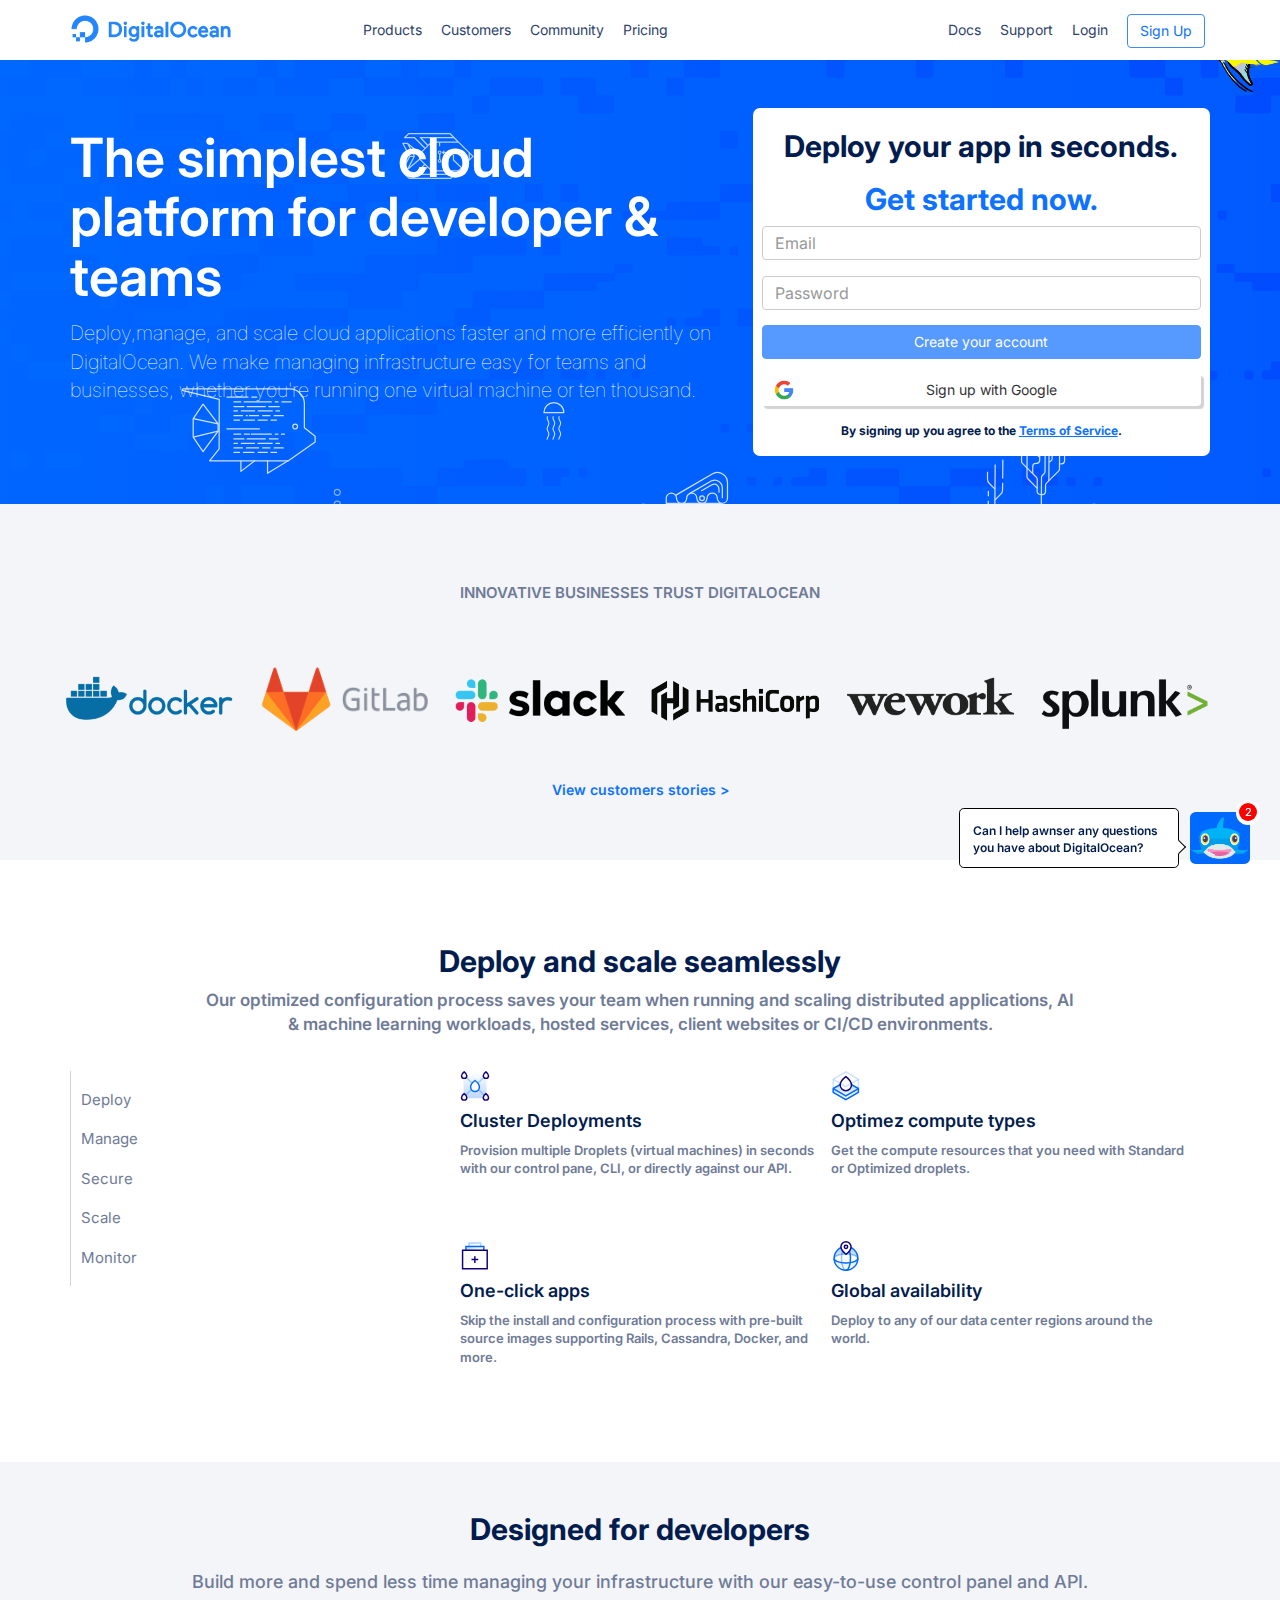
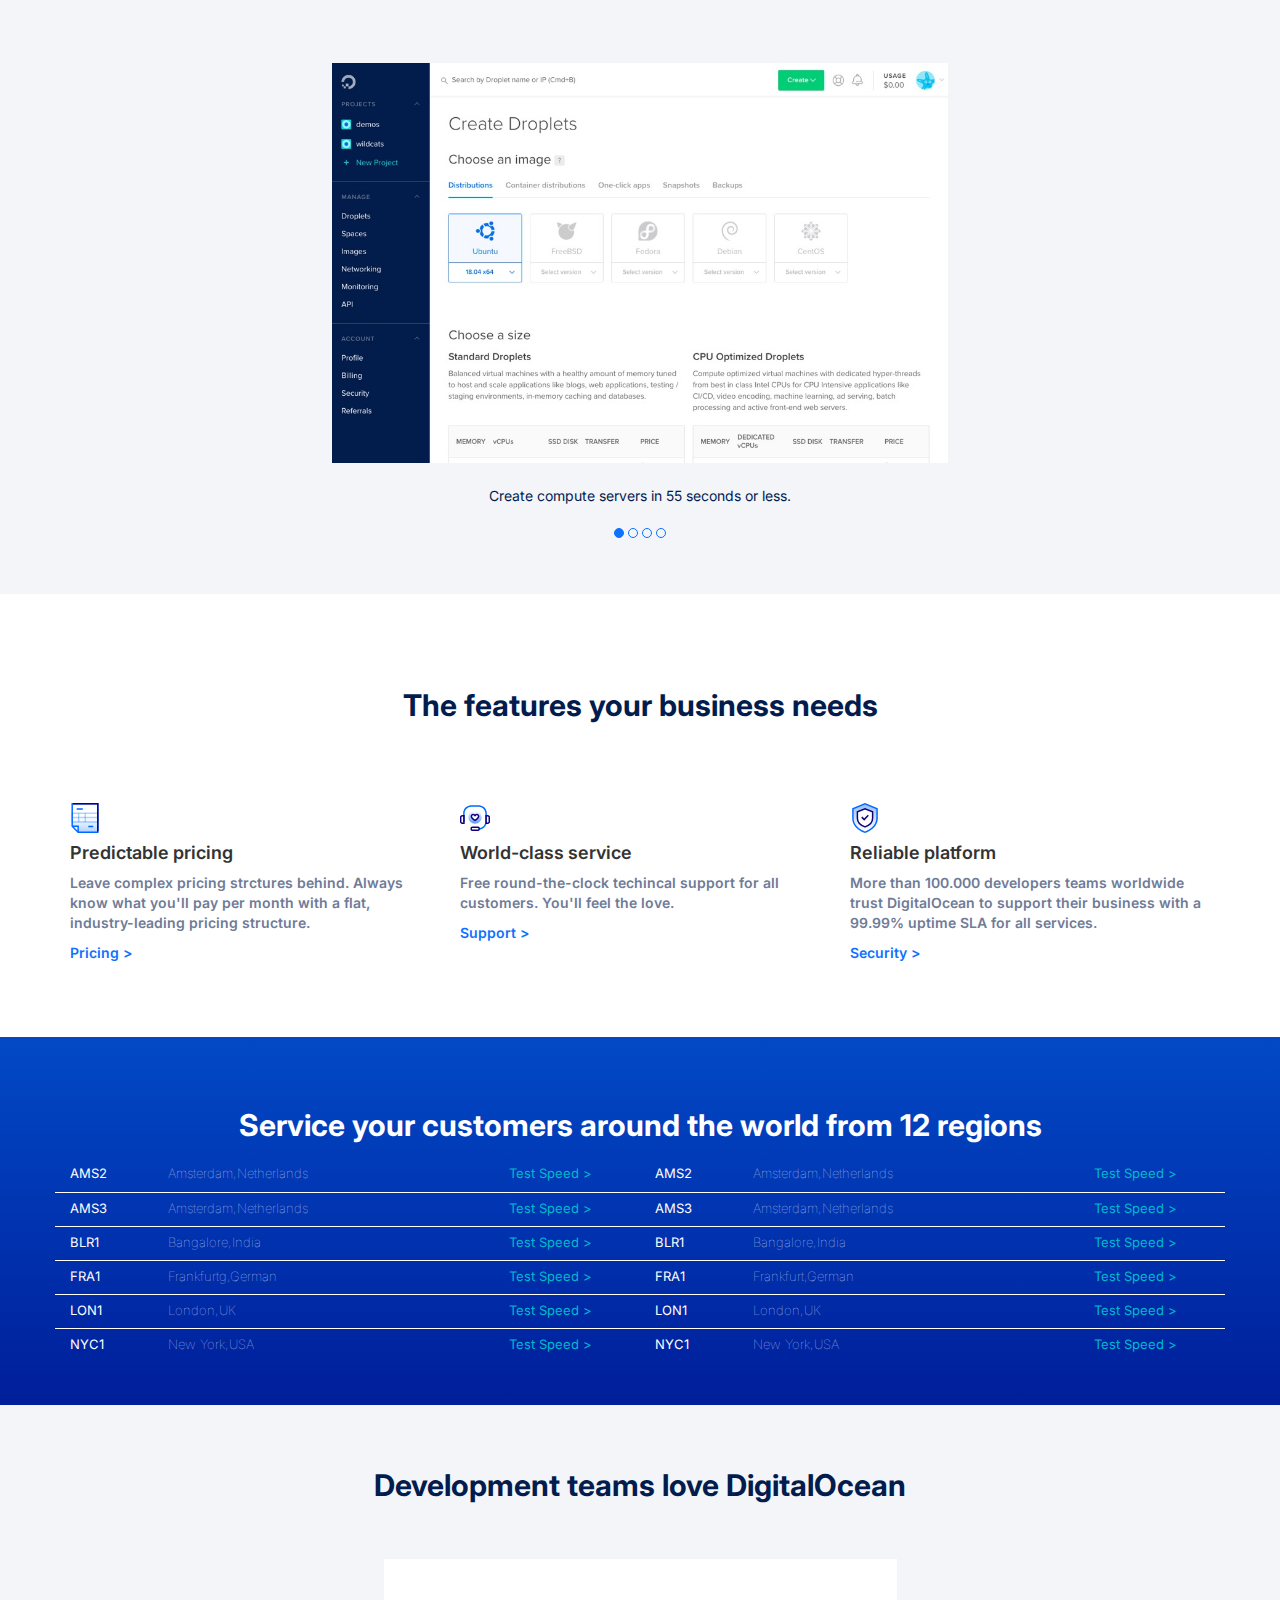
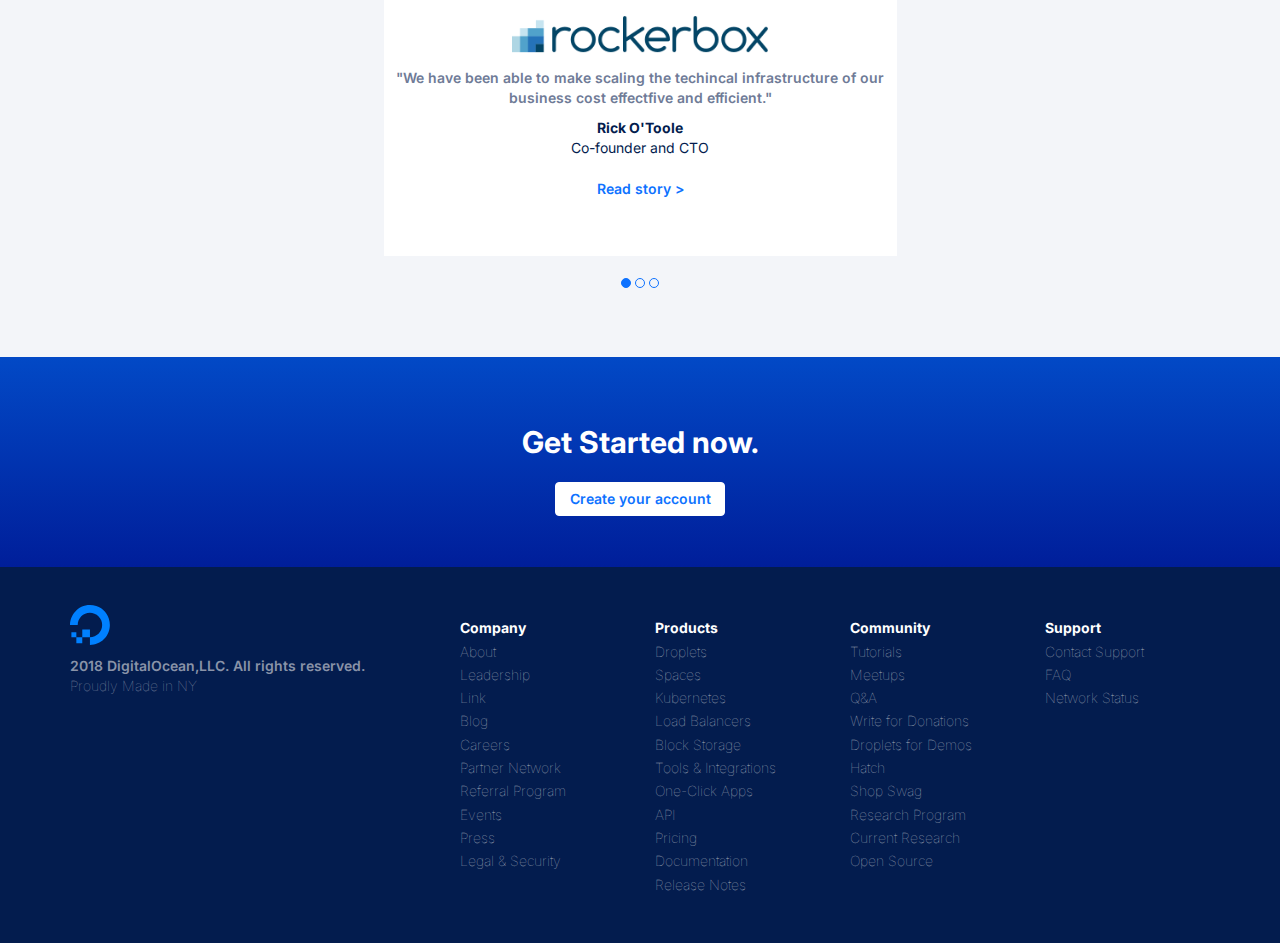
==== commit 323cdc6a: "Animazione" ====
--- a/Bonus - Animazioni/index.html
+++ b/Bonus - Animazioni/index.html
@@ -514,6 +514,14 @@
       </div>
    </div>
 
+   <div class="acquarium">
+     <img src="img/fish1.png" alt="fish1" id="fish1">
+     <img src="img/fish2.png" alt="fish2" id="fish2">
+     <img src="img/fish3.png" alt="fish3" id="fish3">
+     <img src="img/fish4.png" alt="fish4" id="fish4">
+     <img src="img/fish5.png" alt="fish5" id="fish5">
+   </div>
+
 
 
   </body>
--- a/Bonus - Animazioni/css/style.css
+++ b/Bonus - Animazioni/css/style.css
@@ -354,8 +354,6 @@
   width: 60px;
   padding: 4px 0;
   border-radius: 0.4em;
-  background-color: #006AFF;
-  animation: shark-colors 6s infinite;
 }
 
 /* Notification-Counter */
@@ -424,13 +422,11 @@
   z-index: 1;
   overflow: hidden;
 }
-
 /* POSITIONING */
 .fixed-group {
   position: fixed;
   bottom: 100px;
   right: 10px;
-  animation: shark-attack 6s infinite alternate-reverse cubic-bezier(0.1, -0.7, 1.0, 0.1) 1s; 
 }
 .relative-group {
   position: relative;
@@ -451,21 +447,100 @@
   right: 85px;
 }
 
-/* SHARK ANIMATION */
-@keyframes shark-colors {
-  0%   {background-color:red;}
-  25%  {background-color:yellow;}
-  50%  {background-color:blue;}
-  75%  {background-color:green;}
-  100% {background-color:red;}
-}
-
-@keyframes shark-attack {
-  0%   {right:10px; bottom:100px;}
-  25%  {right:60%; bottom:50%;}
-  50%  {right:35%; bottom:85%;}
-  75%  {right:15%; bottom: 55%;}
-  100% {right:10px; bottom:100px;}
+/* ACQUARIUM */
+.acquarium img {
+  width: 75px;
+}
+#fish1, #fish2, #fish3, #fish4, #fish5{
+  position: fixed;
+  top: 0%;
+  right: 0%;
+}
+ #fish1 {
+   animation: fish1 10s ease-out -2s infinite alternate;
+ }
+ #fish2 {
+   animation: fish2 8s ease-in -2s infinite alternate;
+ }
+ #fish3 {
+   animation: fish3 15s ease-in-out -2s infinite reverse;
+ }
+ #fish4 {
+   animation: fish4 7s linear -2s infinite alternate;
+ }
+ #fish5 {
+   animation: fish5 25s cubic-bezier(0.1, 0.7, 0.3, 0.5) -2s infinite alternate-reverse;
+ }
+
+/* AQUARIUM ANIMATION */
+@keyframes fish1 {
+  0% {right:10%; top:20%;transform: rotate(360deg)}
+  10% {right:20%; top:50%;transform: rotate(180deg)}
+  20% {right:40%; top:80%;transform: rotate(360deg)}
+  30% {right:70%; top:60%;transform: rotate(180deg)}
+  40% {right:50%; top:35%;transform: rotate(0deg)}
+  50% {right:10%; top:75%;transform: rotate(180deg)}
+  60% {right:40%; top:55%;transform: rotate(360deg)}
+  70% {right:10%; top:40%;transform: rotate(0deg)}
+  80% {right:60%; top:15%;transform: rotate(180deg)}
+  90% {right:35%; top:55%;transform: rotate(0deg)}
+  100% {right:10%; top:20%;transform: rotate(360deg)}
+}
+
+@keyframes fish2 {
+  0% {right:55%; top:80%;transform: rotate(180deg)}
+  10% {right:85%; top:30%;transform: rotate(70deg)}
+  20% {right:45%; top:50%;transform: rotate(210deg)}
+  30% {right:70%; top:60%;transform: rotate(360deg)}
+  40% {right:50%; top:35%;transform: rotate(220deg)}
+  50% {right:40%; top:75%;transform: rotate(150deg)}
+  60% {right:70%; top:55%;transform: rotate(10deg)}
+  70% {right:30%; top:95%;transform: rotate(60deg)}
+  80% {right:60%; top:55%;transform: rotate(140deg)}
+  90% {right:20%; top:10%;transform: rotate(200deg)}
+  100% {right:45%; top:40%;transform: rotate(310deg)}
+}
+
+@keyframes fish3 {
+  0% {right:90%; top:40%;}
+  10% {right:65%; top:25%;}
+  20% {right:45%; top:60%;}
+  30% {right:70%; top:90%;}
+  40% {right:40%; top:45%;}
+  50% {right:70%; top:75%;}
+  60% {right:100%; top:55%;}
+  70% {right:65%; top:95%;}
+  80% {right:35%; top:55%;}
+  90% {right:20%; top:10%;}
+  100% {right:45%; top:40%;}
+}
+
+@keyframes fish4 {
+  0% {right:20%; top:70%;transform: rotate(0deg);}
+  10% {right:65%; top:25%;transform: rotate(36deg);}
+  20% {right:10%; top:40%;transform: rotate(72deg);}
+  30% {right:45%; top:10%;transform: rotate(108deg);}
+  40% {right:70%; top:45%;transform: rotate(144deg);}
+  50% {right:90%; top:75%;transform: rotate(180deg);}
+  60% {right:50%; top:35%;transform: rotate(216deg);}
+  70% {right:65%; top:95%;transform: rotate(252deg);}
+  80% {right:35%; top:55%;transform: rotate(288deg);}
+  90% {right:20%; top:10%;transform: rotate(324deg);}
+  100% {right:45%; top:40%;transform: rotate(360deg);}
+}
+
+@keyframes fish5 {
+  0% {right:0%; top:30%;}
+  10% {right:65%; top:45%;transform: rotate(360deg)}
+  20% {right:30%; top:70%;transform: rotate(0deg)}
+  30% {right:45%; top:10%;transform: rotate(360deg)}
+  40% {right:70%; top:45%;transform: rotate(0deg)}
+  50% {right:90%; top:20%;transform: rotate(360deg)}
+  60% {right:50%; top:80%;transform: rotate(0deg)}
+  70% {right:65%; top:95%;transform: rotate(360deg)}
+  80% {right:35%; top:55%;transform: rotate(0deg)}
+  90% {right:20%; top:10%;transform: rotate(360deg)}
+  100% {right:45%; top:40%;transform: rotate(0deg)}
 }
 
 /* MQ TABLET */
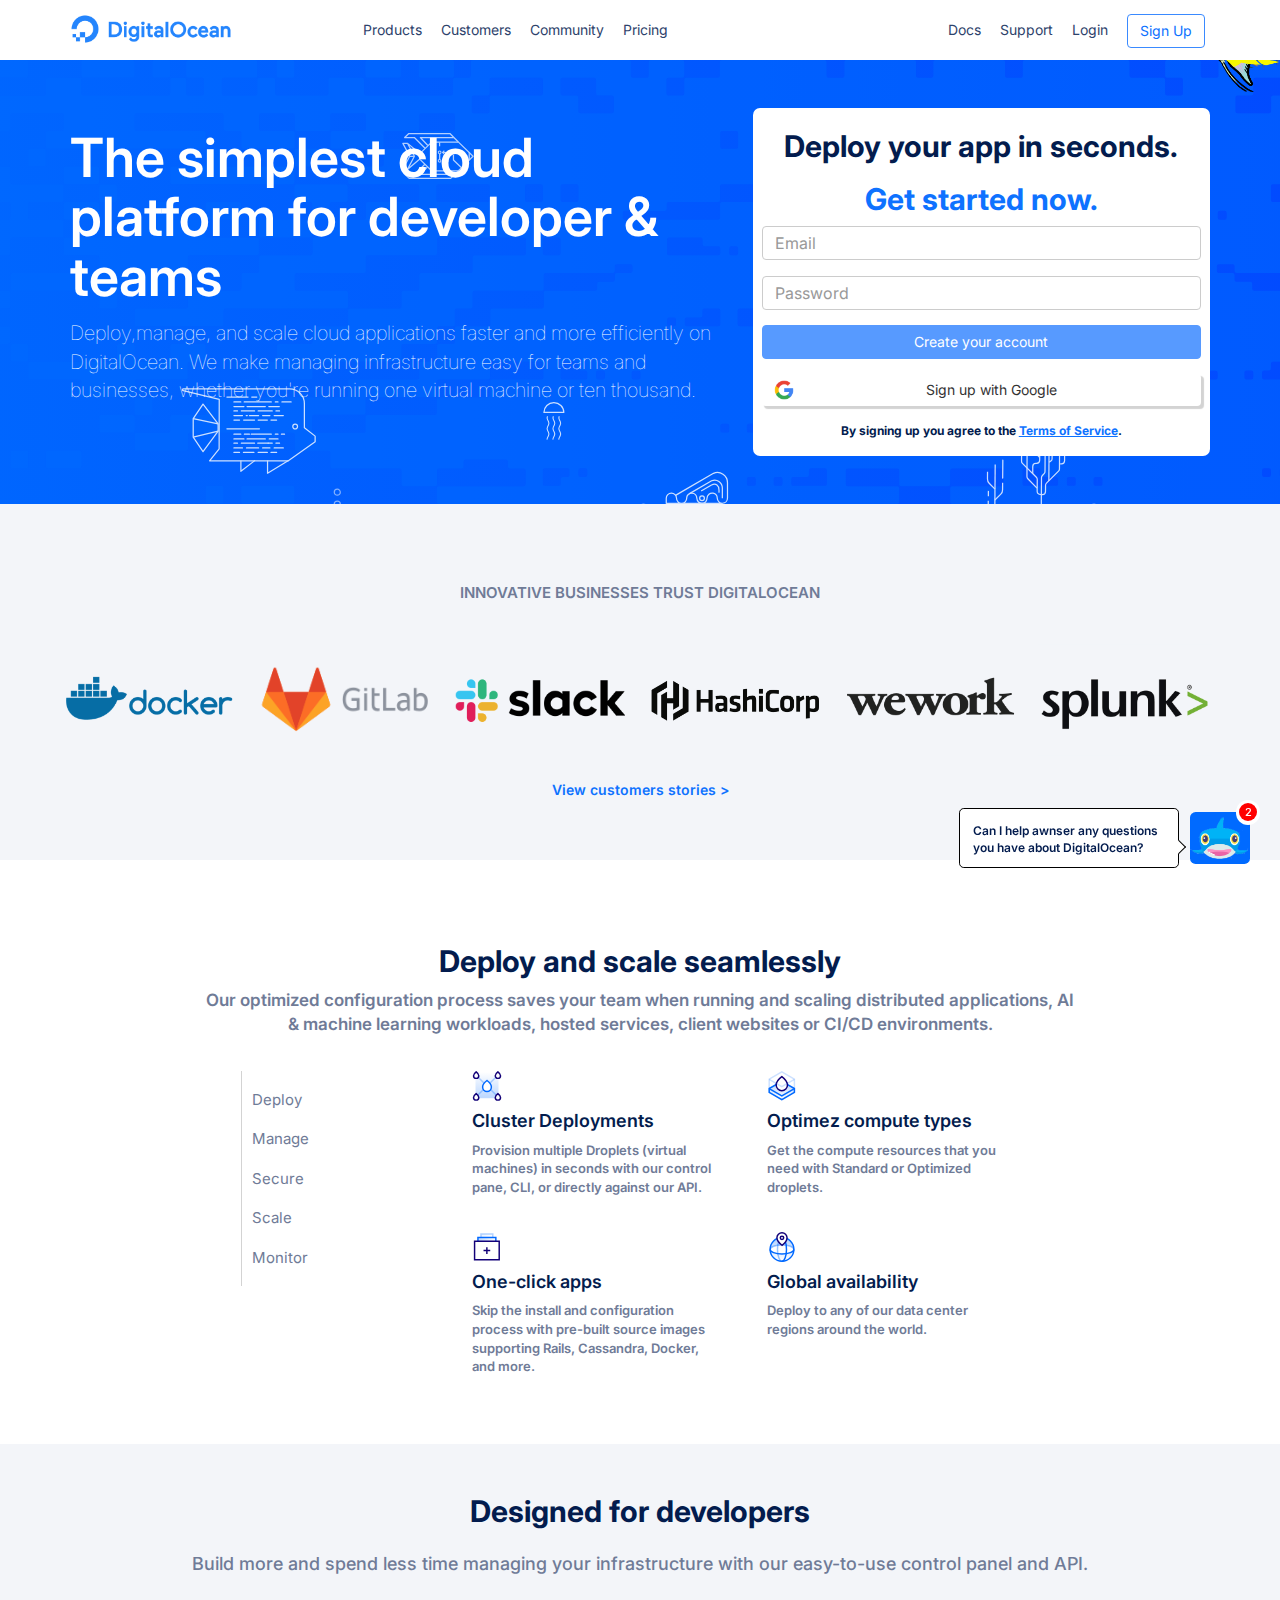
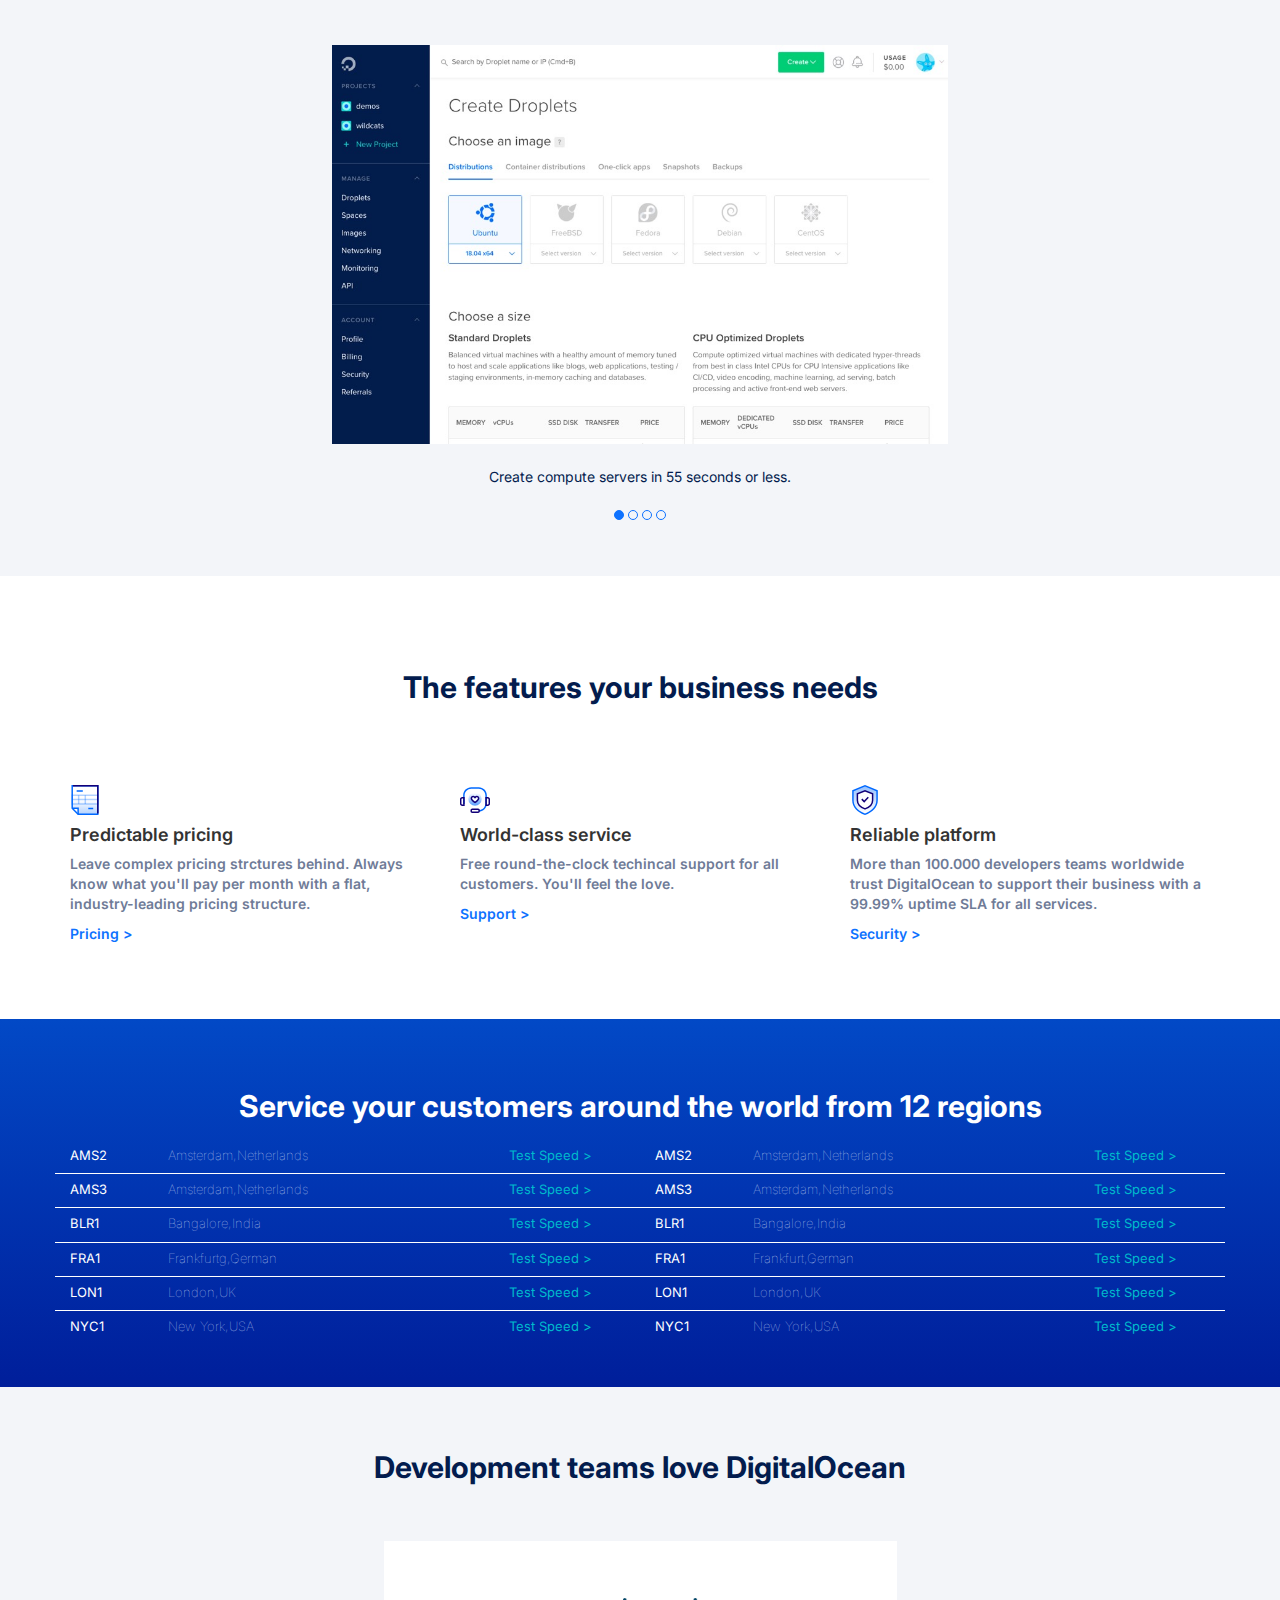
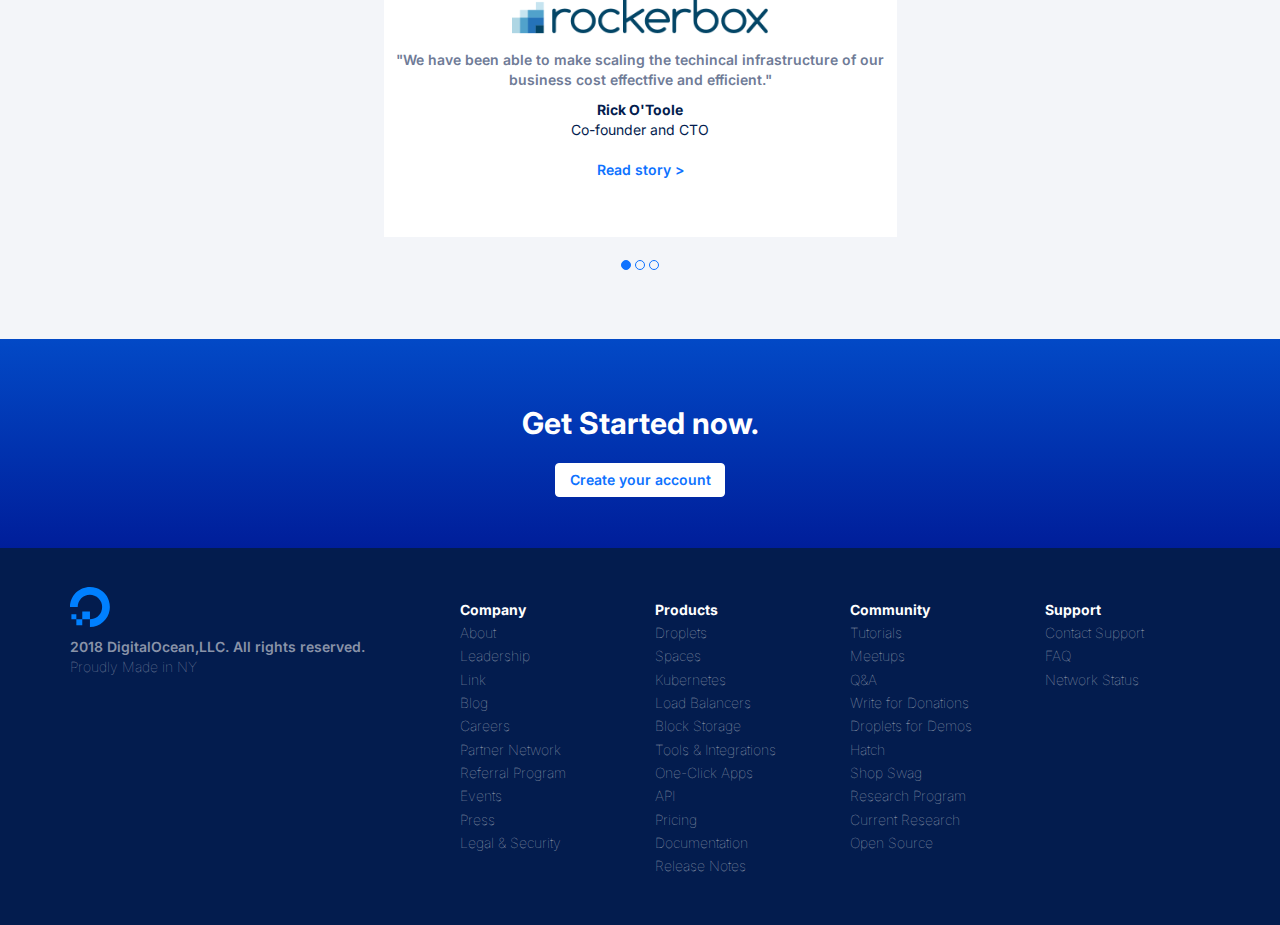
==== commit d2f993bc: "Correzzione Prima Sezione" ====
--- a/Bonus - Animazioni/index.html
+++ b/Bonus - Animazioni/index.html
@@ -102,6 +102,7 @@
     <!--MAIN  -->
     <main>
       <!-- 1St Section -->
+      <!-- 1St Section -->
       <section id="ms_first-section">
         <div class="ms_container container">
           <div class="row ms_row">
@@ -112,39 +113,41 @@
               </div>
             </div>
           </div>
-          <div class="row ms_row ms_section-body">
-            <div class="ms_col col-md-4 col-sm-4 col-xs-12 ms_col">
-              <ul class="list-unstyled">
-                <li><a href="#">Deploy</a></li>
-                <li><a href="#">Manage</a></li>
-                <li><a href="#">Secure</a></li>
-                <li><a href="#">Scale</a></li>
-                <li><a href="#">Monitor</a></li>
-              </ul>
-            </div>
-            <div class="col-md-8 col-sm-8 col-xs-12">
-              <div class="ms_col-wrap pull-left">
-                <img src="img/cluster-deploy.svg" alt="Cluster-Deploy">
-                <h4 class="ms_dark_blue ms_bulk">Cluster Deployments</h4>
-                <p class="ms_light_grey ms_bulk">Provision multiple Droplets (virtual machines) in seconds with our control pane, CLI, or directly against our API.</p>
-              </div>
-              <div class="ms_col-wrap pull-left">
-                <img src="img/optimized-compute.svg" alt="optimized Compute">
-                <h4 class="ms_dark_blue ms_bulk">Optimez compute types</h4>
-                <p class="ms_light_grey ms_bulk">Get the compute resources that you need with Standard or Optimized droplets. </p>
-              </div>
-              <div class="ms_col-wrap pull-left">
-                <img src="img/one-click.svg" alt="One Click">
-                <h4 class="ms_dark_blue ms_bulk">One-click apps</h4>
-                <p class="ms_light_grey ms_bulk">Skip the install and configuration process with pre-built source images supporting Rails, Cassandra, Docker, and more.</p>
-              </div>
-              <div class="ms_col-wrap pull-left">
-                <img src="img/global.svg" alt="Global Availability">
-                <h4 class="ms_dark_blue ms_bulk">Global availability</h4>
-                <p class="ms_light_grey ms_bulk">Deploy to any of our data center regions around the world.</p>
-              </div>
-            </div>
-        </div>
+          <div class="ms_wrapper">
+            <div class="row ms_row ms_section-body">
+              <div class="ms_col col-md-3 col-sm-3 col-xs-12 ms_col">
+                <ul class="list-unstyled">
+                  <li><a href="#">Deploy</a></li>
+                  <li><a href="#">Manage</a></li>
+                  <li><a href="#">Secure</a></li>
+                  <li><a href="#">Scale</a></li>
+                  <li><a href="#">Monitor</a></li>
+                </ul>
+              </div>
+              <div class="col-md-9 col-sm-9 col-xs-12 ">
+                <div class="ms_col-wrap pull-left">
+                  <img src="img/cluster-deploy.svg" alt="Cluster-Deploy">
+                  <h4 class="ms_dark_blue ms_bulk">Cluster Deployments</h4>
+                  <p class="ms_light_grey ms_bulk">Provision multiple Droplets (virtual machines) in seconds with our control pane, CLI, or directly against our API.</p>
+                </div>
+                <div class="ms_col-wrap pull-left">
+                  <img src="img/optimized-compute.svg" alt="optimized Compute">
+                  <h4 class="ms_dark_blue ms_bulk">Optimez compute types</h4>
+                  <p class="ms_light_grey ms_bulk">Get the compute resources that you need with Standard or Optimized droplets. </p>
+                </div>
+                <div class="ms_col-wrap pull-left">
+                  <img src="img/one-click.svg" alt="One Click">
+                  <h4 class="ms_dark_blue ms_bulk">One-click apps</h4>
+                  <p class="ms_light_grey ms_bulk">Skip the install and configuration process with pre-built source images supporting Rails, Cassandra, Docker, and more.</p>
+                </div>
+                <div class="ms_col-wrap pull-left">
+                  <img src="img/global.svg" alt="Global Availability">
+                  <h4 class="ms_dark_blue ms_bulk">Global availability</h4>
+                  <p class="ms_light_grey ms_bulk">Deploy to any of our data center regions around the world.</p>
+                </div>
+              </div>
+            </div>
+          </div>
       </section>
 
       <!-- 2Nd Section -->
--- a/Bonus - Animazioni/css/style.css
+++ b/Bonus - Animazioni/css/style.css
@@ -165,6 +165,10 @@
 
 /* MAIN */
 /* 1St Section  */
+#ms_first-section .ms_wrapper {
+  width: 100%;
+  margin: 0 auto;
+}
 #ms_first-section .section-head_text{
   margin: 3% 0;
 }
@@ -185,9 +189,7 @@
   color: #6F7B97;
 }
 #ms_first-section .ms_col-wrap {
-  width: 100%;
-  min-height: 120px;
-  padding: 0 2% 0 0;
+  max-width: 100%;
 }
 #ms_first-section img {
   height: 35px;
@@ -512,7 +514,7 @@
   70% {right:65%; top:95%;}
   80% {right:35%; top:55%;}
   90% {right:20%; top:10%;}
-  100% {right:45%; top:40%;}
+  100% {right:90%; top:40%;}
 }
 
 @keyframes fish4 {
@@ -565,9 +567,13 @@
 
   /* MAIN */
   /* 1St Section  */
+  #ms_first-section .ms_wrapper {
+    width: 85%;
+    margin: 0 auto;
+  }
   #ms_first-section .ms_col-wrap {
-    width: 49.5%;
-    height: 170px;
+    width: 50%;
+    padding: 0% 2%;
   }
   #ms_first-section img {
     height: 30px;
@@ -575,6 +581,9 @@
   }
   #ms_first-section .section-head_text p {
     font-size: 14px;
+  }
+  #ms_first-section .ms_col-wrap  p {
+    min-height: 11vh;
   }
   /* 2Nd Section  */
   #ms_second-section .ms_section-head p {
@@ -726,9 +735,14 @@
 
   /* MAIN */
   /* 1St Section  */
+  /* 1St Section  */
+  #ms_first-section .ms_wrapper {
+    width: 70%;
+    margin: 0 auto;
+  }
   #ms_first-section .ms_col-wrap {
-    width: 49.5%;
-    height: 170px;
+    width: 50%;
+    padding: 0% 4%
   }
   #ms_first-section img {
     height: 30px;
@@ -736,6 +750,9 @@
   }
   #ms_first-section .section-head_text p {
     font-size: 17px;
+  }
+  #ms_first-section .ms_wrapper p {
+    min-height: 9vh;
   }
   /* 2Nd Section  */
   #ms_second-section .ms_section-head p {
